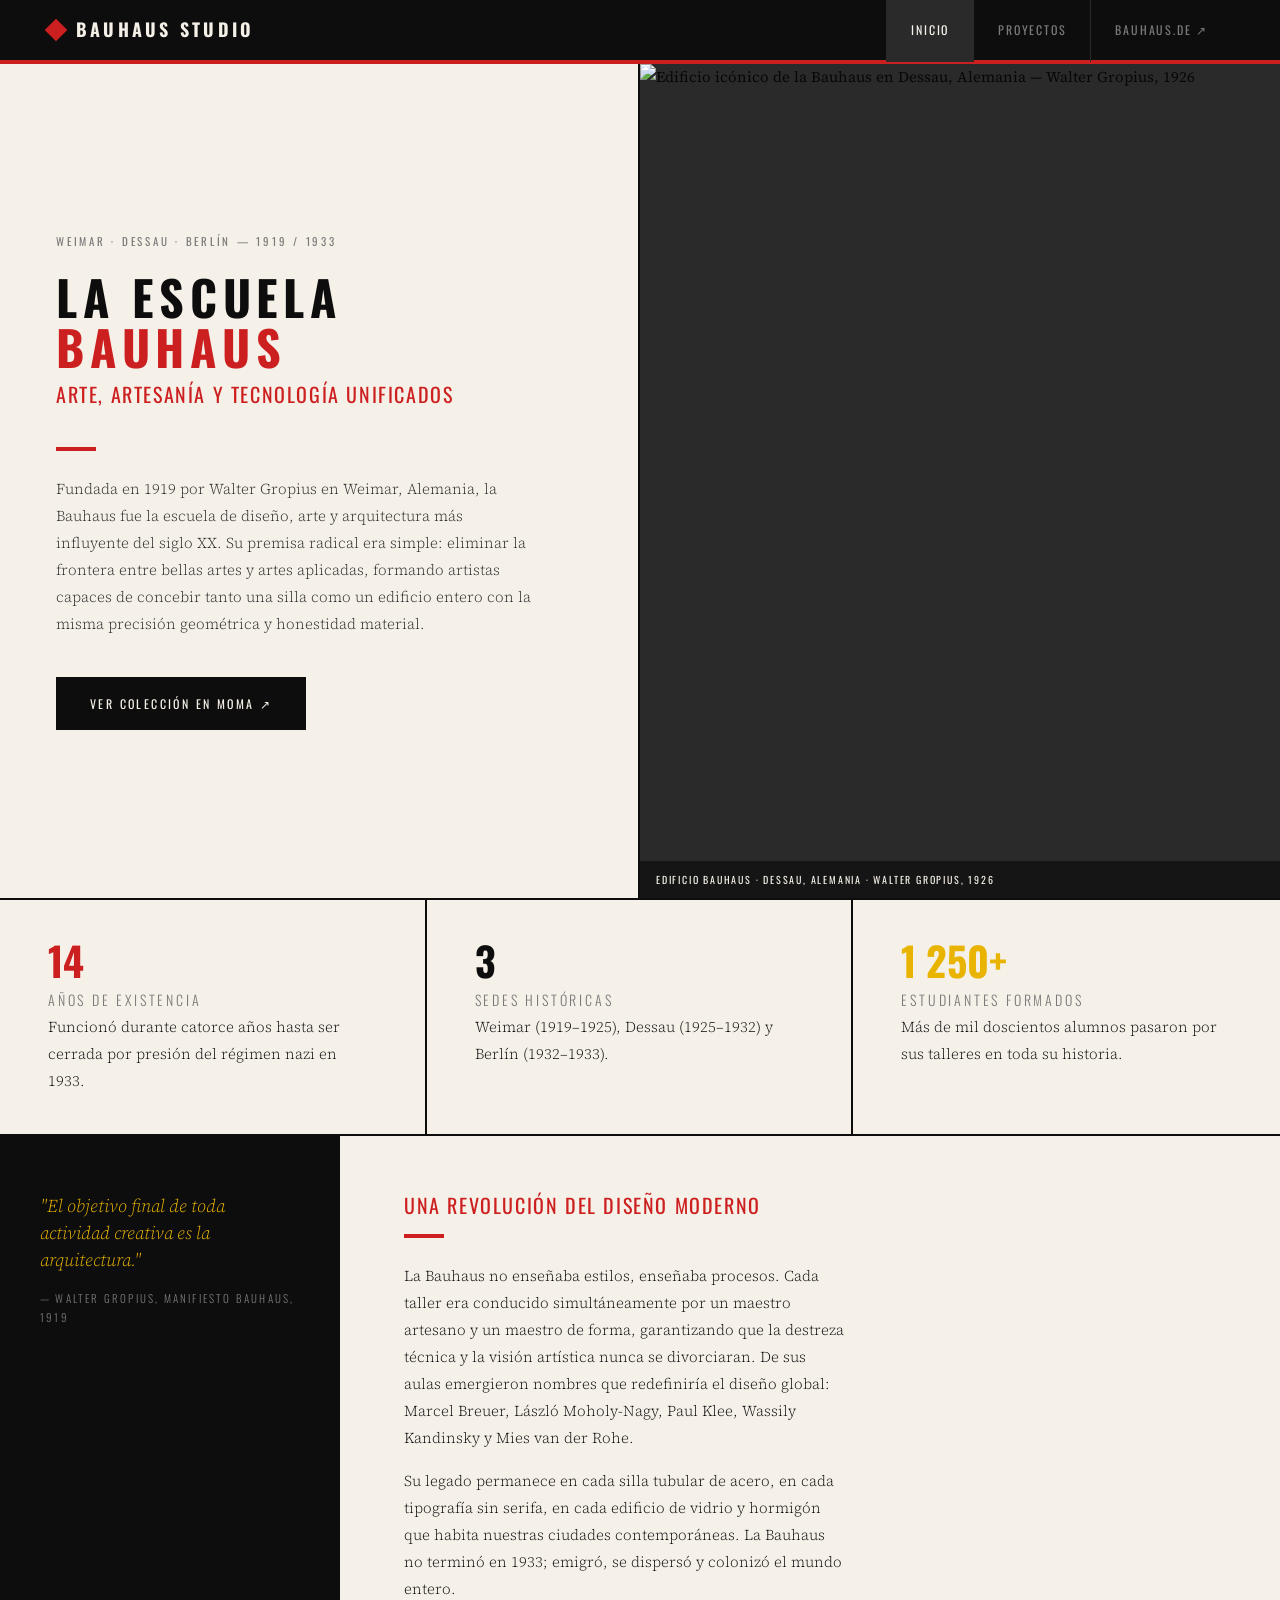
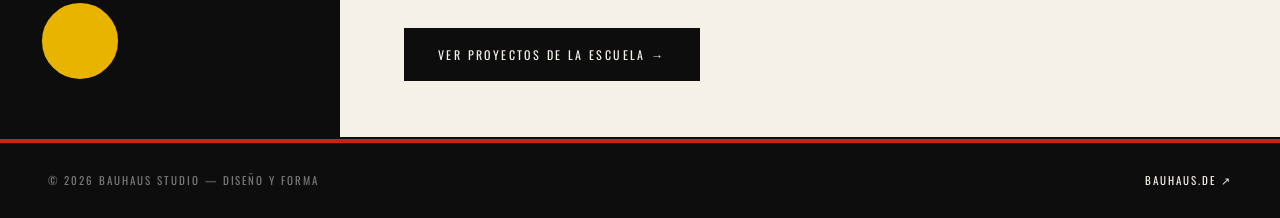
==== index.html @ 66699aa0 "Add files via upload" ====
<!DOCTYPE html>
<html lang="es">
<head>
  <meta charset="UTF-8" />
  <meta name="viewport" content="width=device-width, initial-scale=1.0" />
  <title>Bauhaus — Estudio de Diseño</title>
  <link rel="stylesheet" href="bauhaus.css" />
</head>
<body>

  <!-- ===================== NAVEGACIÓN ===================== -->
  <nav class="nav">
    <div class="nav__logo">
      <span class="nav__logo-square"></span>
      Bauhaus Studio
    </div>
    <ul class="nav__links">
      <li><a href="index.html" class="active">Inicio</a></li>
      <li><a href="proyectos.html">Proyectos</a></li>
      <li><a href="https://www.bauhaus.de/en/" target="_blank" rel="noopener">Bauhaus.de ↗</a></li>
    </ul>
  </nav>

  <!-- ===================== HERO ===================== -->
  <section class="hero">

    <div class="hero__text">
      <span class="hero__overline">Weimar · Dessau · Berlín — 1919 / 1933</span>

      <!-- h1 requerido -->
      <h1>La Escuela<br/><span>Bauhaus</span></h1>

      <!-- h2 con color definido (rojo, via CSS) -->
      <h2>Arte, artesanía y tecnología unificados</h2>

      <span class="geo-accent"></span>

      <!-- Párrafo (15 px via CSS) -->
      <p>
        Fundada en 1919 por Walter Gropius en Weimar, Alemania, la Bauhaus
        fue la escuela de diseño, arte y arquitectura más influyente del siglo XX.
        Su premisa radical era simple: eliminar la frontera entre bellas artes y artes aplicadas,
        formando artistas capaces de concebir tanto una silla como un edificio entero
        con la misma precisión geométrica y honestidad material.
      </p>

      <!-- Enlace externo requerido -->
      <a
        class="hero__cta"
        href="https://www.moma.org/collection/terms/bauhaus"
        target="_blank"
        rel="noopener noreferrer"
      >
        Ver colección en MoMA ↗
      </a>
    </div>

    <!-- Imagen del edificio Bauhaus — alta resolución -->
    <div class="hero__image-wrap">
      <img
        src="https://media.admagazine.com/photos/618a6d842f01962557ac453a/1:1/w_2122,h_2122,c_limit/59942.jpg"
        alt="Edificio icónico de la Bauhaus en Dessau, Alemania — Walter Gropius, 1926"
      />
      <span class="hero__image-caption">Edificio Bauhaus · Dessau, Alemania · Walter Gropius, 1926</span>
    </div>

  </section>

  <!-- ===================== STRIP DE DATOS ===================== -->
  <section class="info-strip">

    <div class="info-strip__item">
      <div class="info-strip__num red">14</div>
      <h3>Años de existencia</h3>
      <p>Funcionó durante catorce años hasta ser cerrada por presión del régimen nazi en 1933.</p>
    </div>

    <div class="info-strip__item">
      <div class="info-strip__num">3</div>
      <h3>Sedes históricas</h3>
      <p>Weimar (1919–1925), Dessau (1925–1932) y Berlín (1932–1933).</p>
    </div>

    <div class="info-strip__item">
      <div class="info-strip__num yellow">1 250+</div>
      <h3>Estudiantes formados</h3>
      <p>Más de mil doscientos alumnos pasaron por sus talleres en toda su historia.</p>
    </div>

  </section>

  <!-- ===================== ABOUT ===================== -->
  <section class="about">

    <aside class="about__sidebar">
      <div>
        <p class="about__sidebar-quote">
          "El objetivo final de toda actividad creativa es la arquitectura."
        </p>
        <p class="about__sidebar-attr">— Walter Gropius, Manifiesto Bauhaus, 1919</p>
      </div>
      <div class="circle-deco"></div>
    </aside>

    <div class="about__body">
      <!-- h2 con color definido -->
      <h2>Una revolución del diseño moderno</h2>
      <span class="geo-accent"></span>

      <p>
        La Bauhaus no enseñaba estilos, enseñaba procesos. Cada taller era conducido
        simultáneamente por un maestro artesano y un maestro de forma, garantizando que
        la destreza técnica y la visión artística nunca se divorciaran.
        De sus aulas emergieron nombres que redefiniría el diseño global: Marcel Breuer,
        László Moholy-Nagy, Paul Klee, Wassily Kandinsky y Mies van der Rohe.
      </p>
      <p>
        Su legado permanece en cada silla tubular de acero, en cada tipografía sin serifa,
        en cada edificio de vidrio y hormigón que habita nuestras ciudades contemporáneas.
        La Bauhaus no terminó en 1933; emigró, se dispersó y colonizó el mundo entero.
      </p>

      <!-- Enlace a la segunda página -->
      <br/>
      <a class="hero__cta" href="proyectos.html">Ver proyectos de la escuela →</a>
    </div>

  </section>

  <!-- ===================== FOOTER ===================== -->
  <footer class="footer">
    <span>© 2026 Bauhaus Studio — Diseño y Forma</span>
    <a href="https://www.bauhaus.de/en/" target="_blank" rel="noopener">bauhaus.de ↗</a>
  </footer>

</body>
</html>
---- bauhaus.css ----
/* =============================================
   BAUHAUS DESIGN STUDIO — External Stylesheet
   Inspired by the Bauhaus school (1919–1933)
   ============================================= */

@import url('https://fonts.googleapis.com/css2?family=Oswald:wght@300;400;700&family=Source+Serif+4:ital,wght@0,300;0,400;1,300&display=swap');

/* === CSS VARIABLES === */
:root {
  --black:   #0d0d0d;
  --white:   #f5f0e8;
  --red:     #cc1f1f;
  --yellow:  #e8b400;
  --gray:    #2a2a2a;
  --mid:     #7a7a7a;
  --border:  2px solid var(--black);
}

/* === RESET & BASE === */
*, *::before, *::after {
  margin: 0;
  padding: 0;
  box-sizing: border-box;
}

html {
  font-size: 16px;
  scroll-behavior: smooth;
}

body {
  background-color: var(--white);
  color: var(--black);
  font-family: 'Source Serif 4', Georgia, serif;
  font-size: 15px;
  line-height: 1.75;
  min-height: 100vh;
}

/* === TYPOGRAPHY === */
h1 {
  font-family: 'Oswald', sans-serif;
  font-size: 25px;
  font-weight: 700;
  text-transform: uppercase;
  letter-spacing: 0.12em;
  line-height: 1.2;
}

h2 {
  font-family: 'Oswald', sans-serif;
  font-size: 20px;
  font-weight: 400;
  color: var(--red);        /* h2 color definido */
  text-transform: uppercase;
  letter-spacing: 0.08em;
  line-height: 1.3;
}

h3 {
  font-family: 'Oswald', sans-serif;
  font-size: 14px;
  font-weight: 300;
  text-transform: uppercase;
  letter-spacing: 0.2em;
  color: var(--mid);
}

p {
  font-size: 15px;
  font-weight: 300;
  max-width: 60ch;
  line-height: 1.8;
}

a {
  color: inherit;
  text-decoration: none;
}

/* === BAUHAUS GEOMETRIC DECORATION === */
.geo-accent {
  display: block;
  width: 40px;
  height: 4px;
  background: var(--red);
  margin: 12px 0 24px 0;
}

.circle-deco {
  width: 80px;
  height: 80px;
  border-radius: 50%;
  border: var(--border);
  background: var(--yellow);
  flex-shrink: 0;
}

/* === NAVIGATION === */
.nav {
  background: var(--black);
  color: var(--white);
  display: flex;
  align-items: center;
  justify-content: space-between;
  padding: 0 48px;
  height: 64px;
  position: sticky;
  top: 0;
  z-index: 100;
  border-bottom: 4px solid var(--red);
}

.nav__logo {
  font-family: 'Oswald', sans-serif;
  font-size: 18px;
  font-weight: 700;
  letter-spacing: 0.18em;
  text-transform: uppercase;
  color: var(--white);
  display: flex;
  align-items: center;
  gap: 12px;
}

.nav__logo-square {
  width: 16px;
  height: 16px;
  background: var(--red);
  transform: rotate(45deg);
  flex-shrink: 0;
}

.nav__links {
  display: flex;
  gap: 0;
  list-style: none;
}

.nav__links li a {
  display: block;
  padding: 0 24px;
  height: 64px;
  line-height: 64px;
  font-family: 'Oswald', sans-serif;
  font-size: 12px;
  letter-spacing: 0.15em;
  text-transform: uppercase;
  color: var(--mid);
  border-left: 1px solid var(--gray);
  transition: color 0.2s, background 0.2s;
}

.nav__links li a:hover,
.nav__links li a.active {
  color: var(--white);
  background: var(--gray);
}

/* === HERO SECTION (index) === */
.hero {
  display: grid;
  grid-template-columns: 1fr 1fr;
  min-height: calc(100vh - 64px);
  border-bottom: var(--border);
}

.hero__text {
  padding: 80px 56px;
  display: flex;
  flex-direction: column;
  justify-content: center;
  border-right: var(--border);
  position: relative;
}

.hero__overline {
  font-family: 'Oswald', sans-serif;
  font-size: 11px;
  letter-spacing: 0.25em;
  text-transform: uppercase;
  color: var(--mid);
  margin-bottom: 20px;
}

.hero__text h1 {
  font-size: 48px;
  line-height: 1.05;
  margin-bottom: 8px;
}

.hero__text h1 span {
  color: var(--red);
}

.hero__text h2 {
  margin-bottom: 28px;
}

.hero__text p {
  margin-bottom: 40px;
  color: var(--gray);
}

.hero__cta {
  display: inline-block;
  font-family: 'Oswald', sans-serif;
  font-size: 12px;
  letter-spacing: 0.2em;
  text-transform: uppercase;
  padding: 14px 32px;
  border: var(--border);
  background: var(--black);
  color: var(--white);
  transition: background 0.2s, color 0.2s;
  align-self: flex-start;
}

.hero__cta:hover {
  background: var(--red);
  border-color: var(--red);
}

.hero__image-wrap {
  position: relative;
  overflow: hidden;
  background: var(--gray);
}

.hero__image-wrap img {
  width: 100%;
  height: 100%;
  object-fit: cover;
  filter: grayscale(20%) contrast(1.05);
  display: block;
  transition: transform 0.6s ease;
}

.hero__image-wrap:hover img {
  transform: scale(1.03);
}

.hero__image-caption {
  position: absolute;
  bottom: 0;
  left: 0;
  right: 0;
  background: rgba(13,13,13,0.72);
  color: var(--white);
  font-family: 'Oswald', sans-serif;
  font-size: 10px;
  letter-spacing: 0.18em;
  text-transform: uppercase;
  padding: 10px 16px;
}

/* === INFO STRIP === */
.info-strip {
  display: grid;
  grid-template-columns: repeat(3, 1fr);
  border-bottom: var(--border);
}

.info-strip__item {
  padding: 40px 48px;
  border-right: var(--border);
}

.info-strip__item:last-child {
  border-right: none;
}

.info-strip__num {
  font-family: 'Oswald', sans-serif;
  font-size: 40px;
  font-weight: 700;
  line-height: 1;
  margin-bottom: 8px;
}

.info-strip__num.red { color: var(--red); }
.info-strip__num.yellow { color: var(--yellow); }

/* === ABOUT SECTION (index bottom) === */
.about {
  display: grid;
  grid-template-columns: 340px 1fr;
  min-height: 320px;
  border-bottom: var(--border);
}

.about__sidebar {
  background: var(--black);
  color: var(--white);
  padding: 56px 40px;
  display: flex;
  flex-direction: column;
  justify-content: space-between;
  border-right: var(--border);
}

.about__sidebar-quote {
  font-family: 'Source Serif 4', serif;
  font-style: italic;
  font-size: 18px;
  line-height: 1.5;
  color: var(--yellow);
}

.about__sidebar-attr {
  font-family: 'Oswald', sans-serif;
  font-size: 11px;
  letter-spacing: 0.2em;
  color: var(--mid);
  text-transform: uppercase;
  margin-top: 16px;
}

.about__body {
  padding: 56px 64px;
}

.about__body h2 {
  margin-bottom: 16px;
}

.about__body p {
  max-width: 55ch;
}

.about__body p + p {
  margin-top: 16px;
}

/* === FOOTER === */
.footer {
  background: var(--black);
  color: var(--mid);
  padding: 28px 48px;
  display: flex;
  justify-content: space-between;
  align-items: center;
  font-family: 'Oswald', sans-serif;
  font-size: 11px;
  letter-spacing: 0.18em;
  text-transform: uppercase;
  border-top: 4px solid var(--red);
}

.footer a {
  color: var(--white);
  transition: color 0.2s;
}

.footer a:hover {
  color: var(--red);
}

/* =============================================
   PROJECTS PAGE (proyectos.html)
   ============================================= */

.page-header {
  background: var(--black);
  color: var(--white);
  padding: 72px 56px 56px;
  display: grid;
  grid-template-columns: 1fr auto;
  align-items: end;
  border-bottom: 4px solid var(--red);
  position: relative;
  overflow: hidden;
}

.page-header::before {
  content: '';
  position: absolute;
  top: -60px;
  right: 120px;
  width: 200px;
  height: 200px;
  border-radius: 50%;
  border: 3px solid var(--gray);
  pointer-events: none;
}

.page-header::after {
  content: '';
  position: absolute;
  bottom: 0;
  right: 40px;
  width: 80px;
  height: 80px;
  background: var(--red);
  clip-path: polygon(50% 0%, 0% 100%, 100% 100%);
  pointer-events: none;
}

.page-header h1 {
  font-size: 56px;
  line-height: 1;
}

.page-header p {
  color: var(--mid);
  max-width: 44ch;
  margin-top: 16px;
  font-size: 15px;
}

.page-header__label {
  font-family: 'Oswald', sans-serif;
  font-size: 11px;
  letter-spacing: 0.22em;
  color: var(--red);
  text-transform: uppercase;
  text-align: right;
  line-height: 2;
}

/* === PROJECT CARD === */
.projects-grid {
  padding: 64px 56px;
  display: grid;
  grid-template-columns: 1fr;
  gap: 0;
}

.project-card {
  display: grid;
  grid-template-columns: 1fr 1fr;
  border: var(--border);
  margin-bottom: -2px;          /* overlap borders */
  background: var(--white);
  transition: background 0.2s;
}

.project-card:hover {
  background: #faf5ec;
}

.project-card.reverse {
  direction: rtl;
}

.project-card.reverse > * {
  direction: ltr;
}

.project-card__images {
  display: grid;
  grid-template-columns: 1fr 1fr;
  border-right: var(--border);
  overflow: hidden;
}

.project-card.reverse .project-card__images {
  border-right: none;
  border-left: var(--border);
}

.project-card__images img {
  width: 100%;
  height: 100%;
  object-fit: cover;
  min-height: 300px;
  display: block;
  transition: transform 0.5s ease, filter 0.3s ease;
  filter: grayscale(15%);
}

.project-card__images img:first-child {
  border-right: var(--border);
}

.project-card__images img:hover {
  transform: scale(1.04);
  filter: grayscale(0%);
}

.project-card__info {
  padding: 52px 48px;
  display: flex;
  flex-direction: column;
  justify-content: center;
}

.project-card__tag {
  font-family: 'Oswald', sans-serif;
  font-size: 10px;
  letter-spacing: 0.28em;
  text-transform: uppercase;
  color: var(--mid);
  margin-bottom: 12px;
}

.project-card__info h1 {
  font-size: 28px;
  margin-bottom: 4px;
}

.project-card__info h2 {
  font-size: 14px;
  margin-bottom: 20px;
  letter-spacing: 0.06em;
}

.project-card__info p {
  font-size: 15px;
  color: var(--gray);
  line-height: 1.75;
  margin-bottom: 28px;
}

.project-card__link {
  display: inline-flex;
  align-items: center;
  gap: 10px;
  font-family: 'Oswald', sans-serif;
  font-size: 11px;
  letter-spacing: 0.2em;
  text-transform: uppercase;
  color: var(--black);
  border-bottom: 2px solid var(--red);
  padding-bottom: 2px;
  align-self: flex-start;
  transition: color 0.2s;
}

.project-card__link::after {
  content: '→';
  transition: transform 0.2s;
}

.project-card__link:hover {
  color: var(--red);
}

.project-card__link:hover::after {
  transform: translateX(4px);
}

/* === MANIFESTO STRIP (proyectos) === */
.manifesto {
  background: var(--red);
  color: var(--white);
  padding: 48px 56px;
  display: flex;
  align-items: center;
  gap: 40px;
  border-top: var(--border);
  border-bottom: var(--border);
}

.manifesto__text {
  font-family: 'Oswald', sans-serif;
  font-size: 22px;
  font-weight: 300;
  letter-spacing: 0.05em;
  line-height: 1.4;
  text-transform: uppercase;
}

.manifesto__line {
  flex: 1;
  height: 1px;
  background: rgba(255,255,255,0.4);
}

/* === PROJECT CARD — solo texto (sin imágenes) === */
.project-card--text-only {
  grid-template-columns: 1fr;
  direction: ltr;
}

.project-card--text-only .project-card__info {
  padding: 64px 72px;
  max-width: 820px;
}

.project-card--text-only .project-card__info p {
  max-width: 68ch;
}


@media (max-width: 900px) {
  .hero,
  .project-card,
  .about {
    grid-template-columns: 1fr;
  }

  .hero__image-wrap {
    min-height: 260px;
  }

  .info-strip {
    grid-template-columns: 1fr;
  }

  .info-strip__item {
    border-right: none;
    border-bottom: var(--border);
  }

  .nav {
    padding: 0 20px;
  }

  .project-card__images {
    min-height: 240px;
    border-right: none;
    border-bottom: var(--border);
  }

  .page-header {
    grid-template-columns: 1fr;
    padding: 48px 24px 40px;
  }

  .project-card.reverse {
    direction: ltr;
  }
}
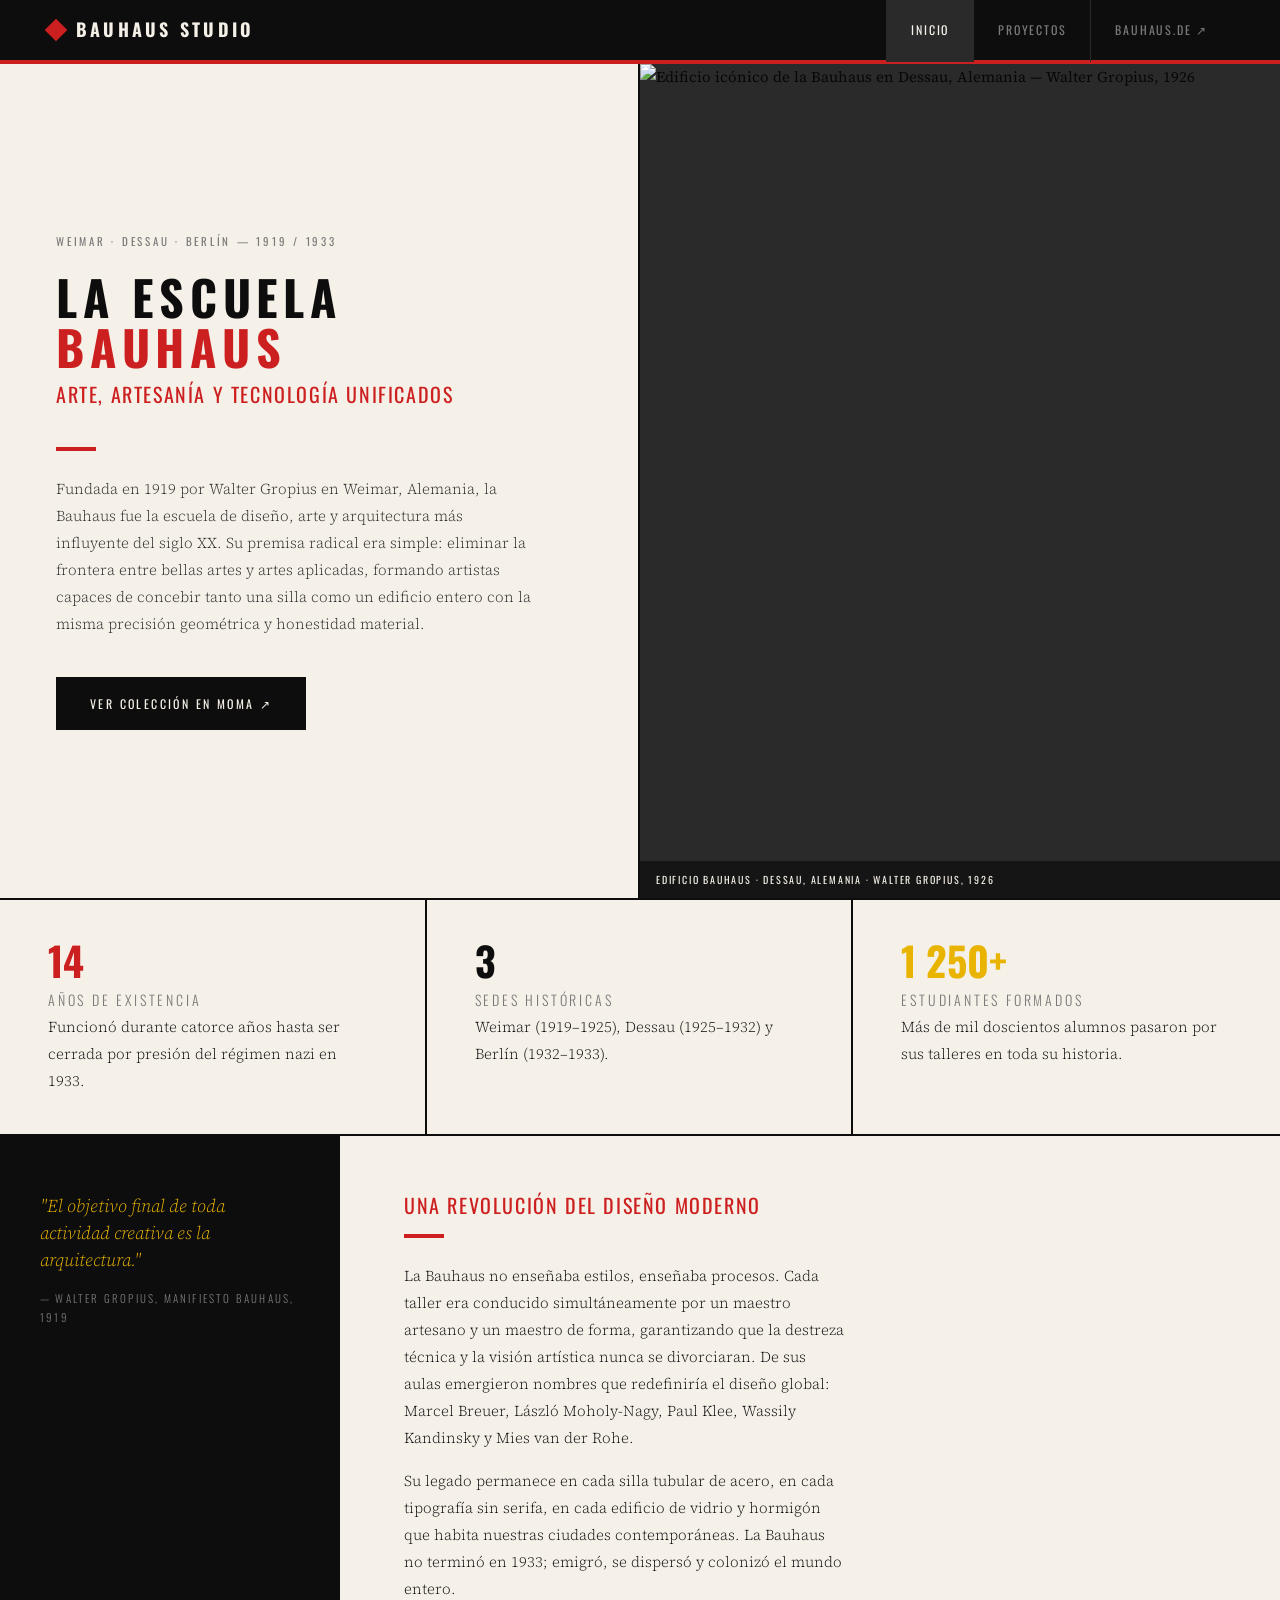
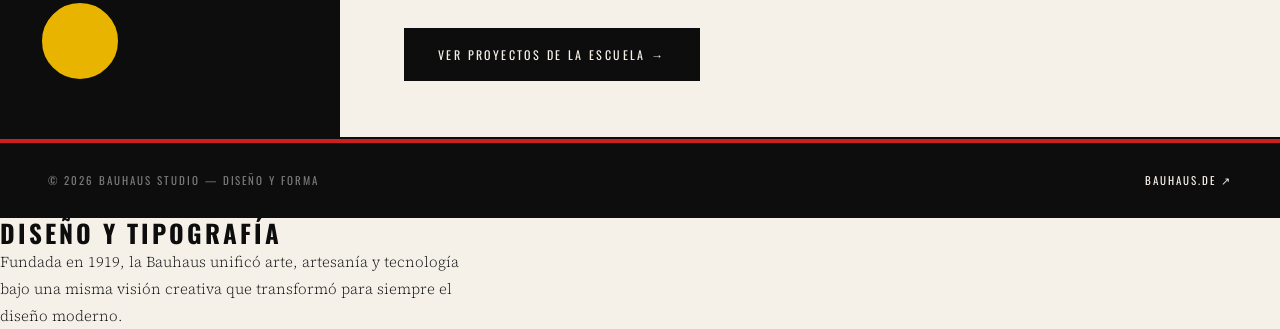
==== commit 84867b71: "Update index.html" ====
--- a/index.html
+++ b/index.html
@@ -132,6 +132,13 @@
     <span>© 2026 Bauhaus Studio — Diseño y Forma</span>
     <a href="https://www.bauhaus.de/en/" target="_blank" rel="noopener">bauhaus.de ↗</a>
   </footer>
-
+<!-- ===================== DIV EJERCICIO ===================== -->
+  <div class="contenedor-ejercicio">
+    <h1 class="contenedor-ejercicio__titulo">Diseño y Tipografía</h1>
+    <p class="contenedor-ejercicio__texto">
+      Fundada en 1919, la Bauhaus unificó arte, artesanía y tecnología
+      bajo una misma visión creativa que transformó para siempre el diseño moderno.
+    </p>
+  </div>
 </body>
 </html>
--- a/bauhaus.css
+++ b/bauhaus.css
@@ -621,4 +621,36 @@
   .project-card.reverse {
     direction: ltr;
   }
-}
+   /* =============================================
+   DIV EJERCICIO — Requisitos de actividad
+   ============================================= */
+
+.contenedor-ejercicio {
+  width: 80%;                    /* Ancho del 80% de la página */
+  margin: 20px auto;             /* 20px arriba/abajo, auto = centrado horizontal */
+  padding: 15px;                 /* Margen interno de 15px en los 4 lados */
+  background-color: #f5f0e8;     /* Tu mismo fondo crema de la página */
+  border: 1px solid #7a7a7a;     /* Borde sutil usando tu variable --mid */
+  border-radius: 6px;
+}
+
+.contenedor-ejercicio__titulo {
+  font-family: 'Oswald', sans-serif;   /* Tu fuente original */
+  font-size: 2rem;
+  font-weight: 700;
+  text-transform: uppercase;
+  letter-spacing: 0.12em;
+  color: #0d0d0d;
+  margin-bottom: 10px;
+}
+
+.contenedor-ejercicio__texto {
+  font-family: 'Source Serif 4', serif; /* Tu fuente original */
+  font-size: 15px;
+  font-weight: 300;
+  font-style: normal;
+  line-height: 1.8;
+  color: #2a2a2a;
+  max-width: 100%;
+}
+}
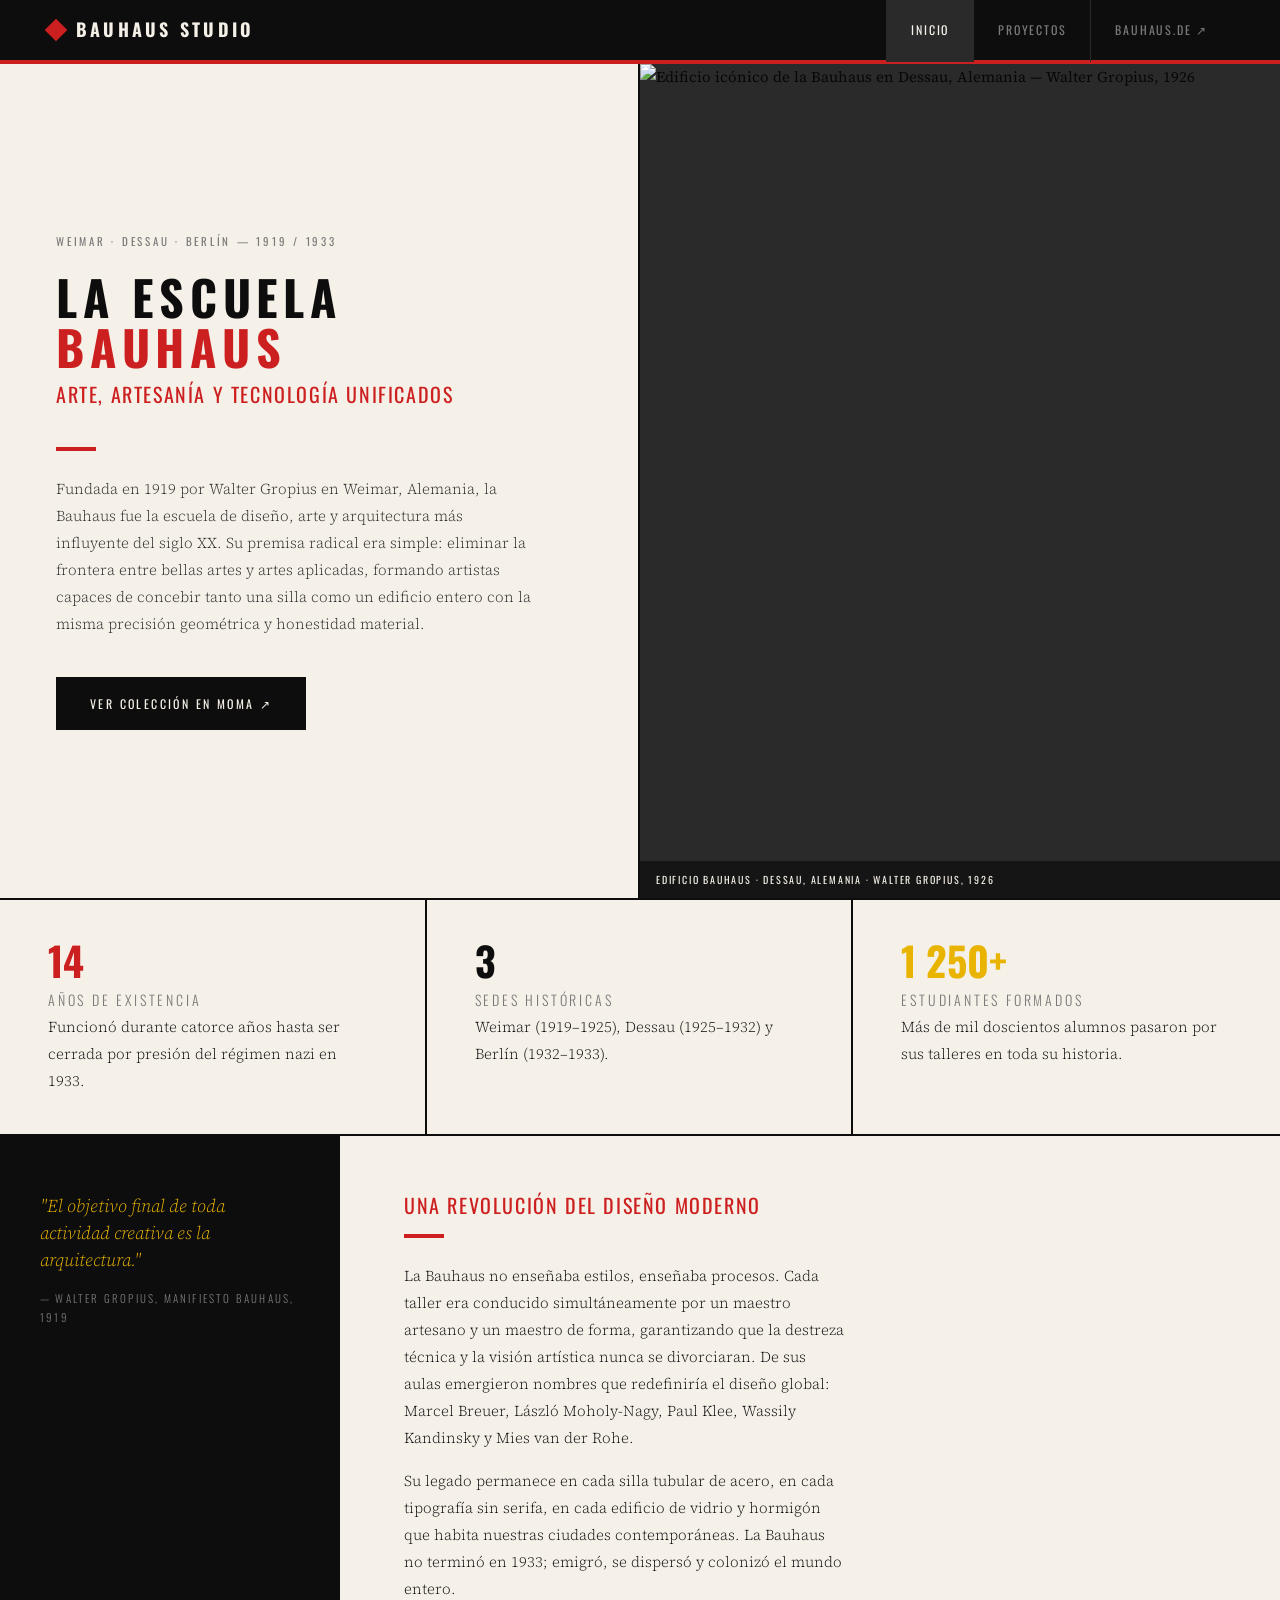
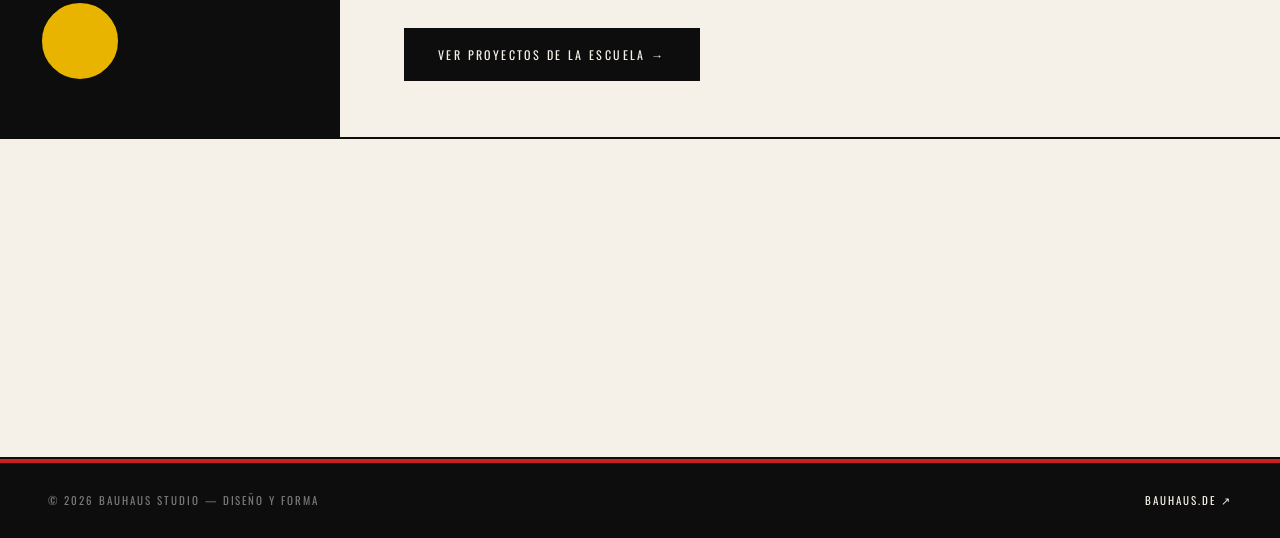
==== commit 4b5a0e4f: "Update index.html" ====
--- a/index.html
+++ b/index.html
@@ -126,19 +126,16 @@
     </div>
 
   </section>
-
+<!-- ===================== DIV EJERCICIO ===================== -->
+   <div class="contenedor-ejercicio">
+  <section class="about">
+     
+  </div>
   <!-- ===================== FOOTER ===================== -->
   <footer class="footer">
     <span>© 2026 Bauhaus Studio — Diseño y Forma</span>
     <a href="https://www.bauhaus.de/en/" target="_blank" rel="noopener">bauhaus.de ↗</a>
   </footer>
-<!-- ===================== DIV EJERCICIO ===================== -->
-  <div class="contenedor-ejercicio">
-    <h1 class="contenedor-ejercicio__titulo">Diseño y Tipografía</h1>
-    <p class="contenedor-ejercicio__texto">
-      Fundada en 1919, la Bauhaus unificó arte, artesanía y tecnología
-      bajo una misma visión creativa que transformó para siempre el diseño moderno.
-    </p>
-  </div>
+
 </body>
 </html>
